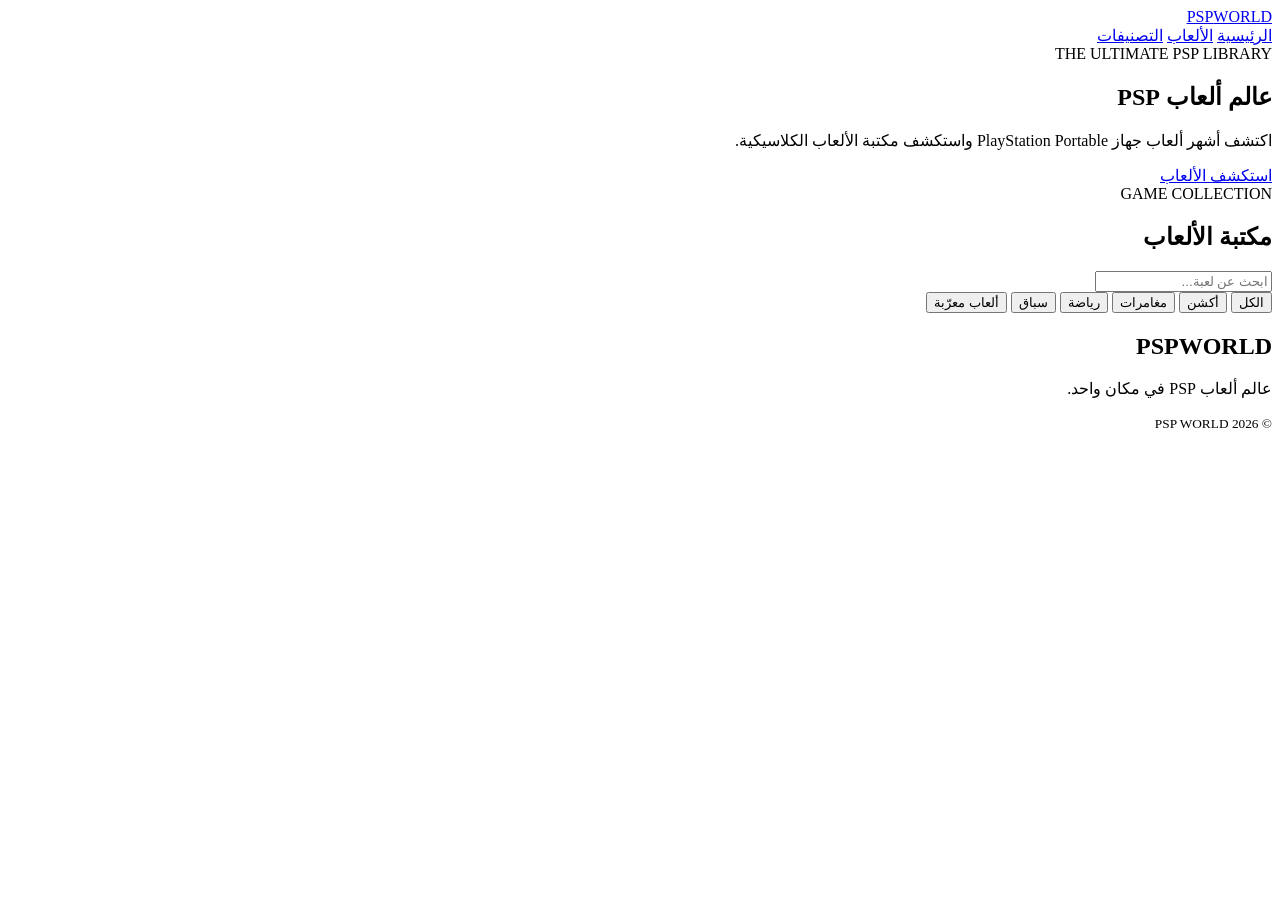
==== index.html @ d26ccb07 "Add files via upload" ====
<!DOCTYPE html><html lang="ar" dir="rtl">
<head>
    <meta charset="UTF-8">
    <meta name="viewport" content="width=device-width, initial-scale=1.0">
    <meta name="theme-color" content="#090b14">
    <title>PSP WORLD | عالم ألعاب PSP</title>
    <link rel="stylesheet" href="css/style.css">
</head>
<body><header class="header">
    <a href="#" class="logo">PSP<span>WORLD</span></a>
    <nav>
        <a href="#home">الرئيسية</a>
        <a href="#games">الألعاب</a>
        <a href="#categories">التصنيفات</a>
    </nav>
</header><section class="hero" id="home">
    <div class="hero-content">
        <span class="tag">THE ULTIMATE PSP LIBRARY</span>
        <h1>عالم ألعاب <span>PSP</span></h1>
        <p>اكتشف أشهر ألعاب جهاز PlayStation Portable واستكشف مكتبة الألعاب الكلاسيكية.</p>
        <a href="#games" class="main-btn">استكشف الألعاب</a>
    </div>
</section><section class="games-section" id="games">
    <div class="section-title">
        <div>
            <span class="tag">GAME COLLECTION</span>
            <h2>مكتبة الألعاب</h2>
        </div>
        <input type="search" id="search" placeholder="ابحث عن لعبة...">
    </div><div class="categories" id="categories">
    <button class="active" data-category="all">الكل</button>
    <button data-category="action">أكشن</button>
    <button data-category="adventure">مغامرات</button>
    <button data-category="sport">رياضة</button>
    <button data-category="racing">سباق</button>
    <button data-category="arabic">ألعاب معرّبة</button>
</div>

<div class="games-grid" id="gamesGrid"></div>

</section><footer>
    <h2>PSP<span>WORLD</span></h2>
    <p>عالم ألعاب PSP في مكان واحد.</p>
    <small>© 2026 PSP WORLD</small>
</footer><script src="js/app.js"></script></body>
</html>
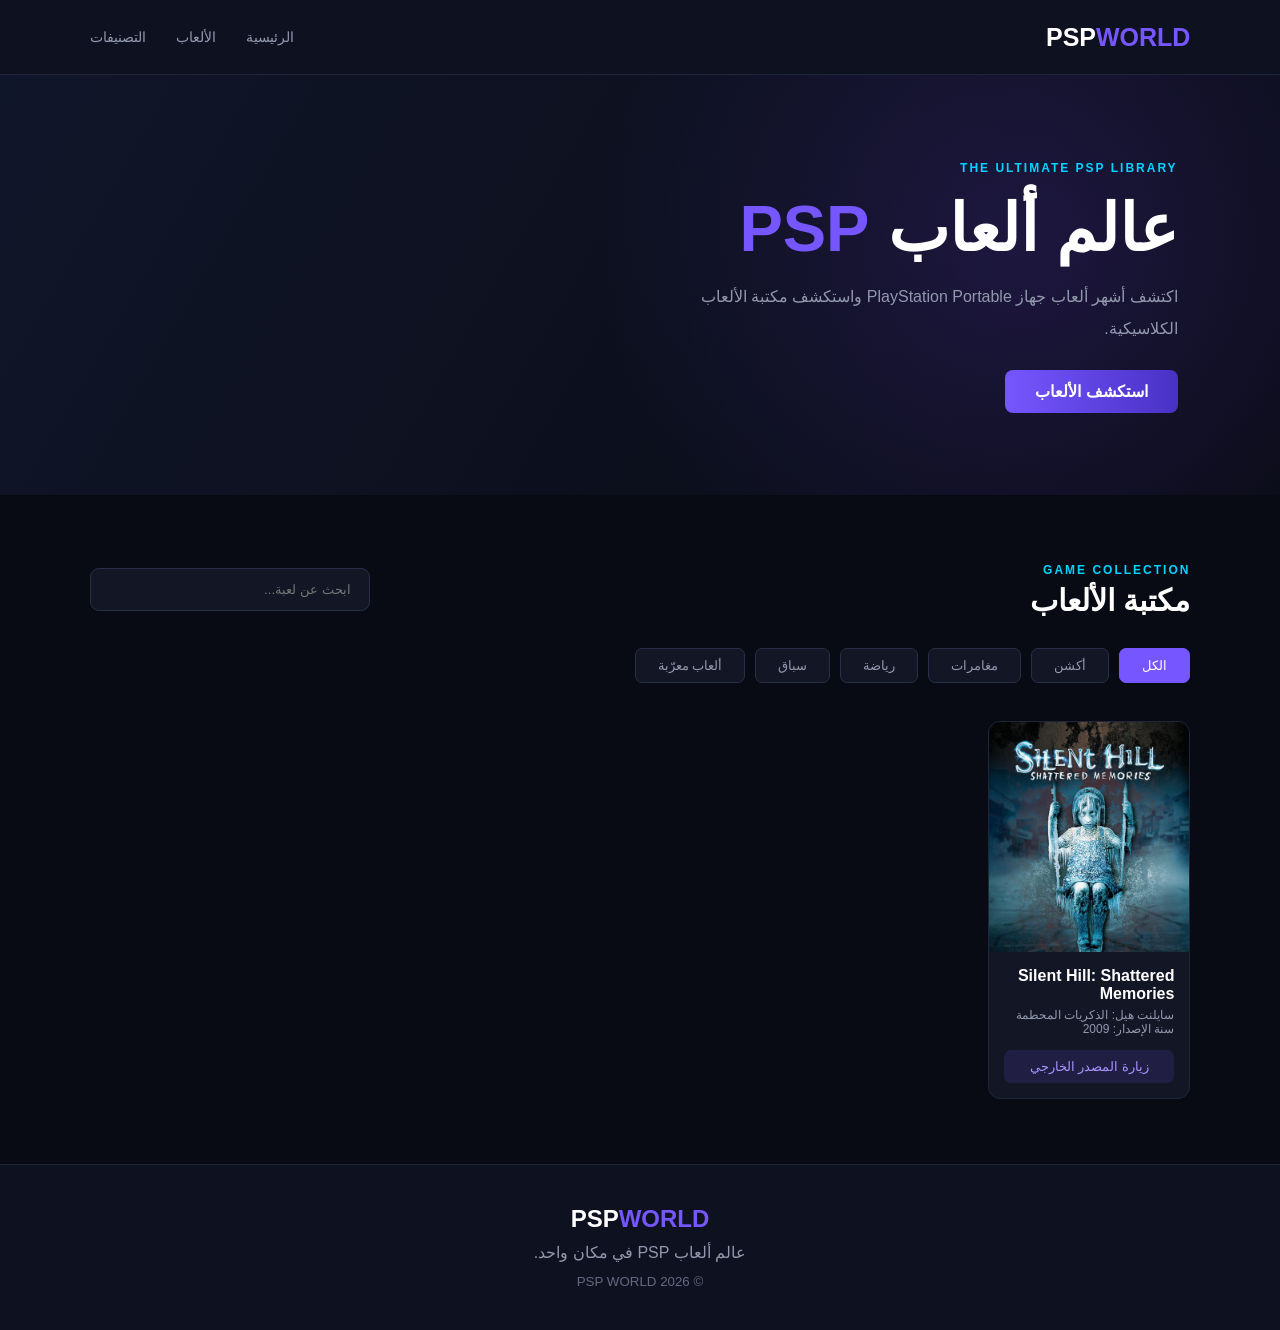
==== commit 4e3a4518: "Update stylesheet link in index.html" ====
--- a/index.html
+++ b/index.html
@@ -4,7 +4,7 @@
     <meta name="viewport" content="width=device-width, initial-scale=1.0">
     <meta name="theme-color" content="#090b14">
     <title>PSP WORLD | عالم ألعاب PSP</title>
-    <link rel="stylesheet" href="css/style.css">
+    <link rel="stylesheet" href="style.css">
 </head>
 <body><header class="header">
     <a href="#" class="logo">PSP<span>WORLD</span></a>
--- a/style.css
+++ b/style.css
@@ -0,0 +1,282 @@
+@import url('https://fonts.googleapis.com/css2?family=Cairo:wght@400;500;600;700;800;900&display=swap');
+
+:root {
+    --bg: #090b14;
+    --card: #121625;
+    --primary: #7657ff;
+    --secondary: #00d4ff;
+    --text: #ffffff;
+    --muted: #9299ad;
+}
+
+* {
+    margin: 0;
+    padding: 0;
+    box-sizing: border-box;
+}
+
+html {
+    scroll-behavior: smooth;
+}
+
+body {
+    background: var(--bg);
+    color: var(--text);
+    font-family: 'Cairo', sans-serif;
+}
+
+a {
+    text-decoration: none;
+    color: inherit;
+}
+
+.header {
+    height: 75px;
+    padding: 0 7%;
+    display: flex;
+    justify-content: space-between;
+    align-items: center;
+    background: #0e1120;
+    border-bottom: 1px solid #20253a;
+    position: sticky;
+    top: 0;
+    z-index: 100;
+}
+
+.logo {
+    font-size: 25px;
+    font-weight: 900;
+    direction: ltr;
+}
+
+.logo span,
+footer span {
+    color: var(--primary);
+}
+
+nav {
+    display: flex;
+    gap: 30px;
+}
+
+nav a {
+    color: var(--muted);
+    font-size: 14px;
+    transition: .3s;
+}
+
+nav a:hover {
+    color: var(--secondary);
+}
+
+.hero {
+    min-height: 420px;
+    padding: 80px 8%;
+    display: flex;
+    align-items: center;
+    background:
+        radial-gradient(circle at 80% 40%, #39247766, transparent 40%),
+        linear-gradient(120deg, #101629, #090b14);
+}
+
+.hero-content {
+    max-width: 650px;
+}
+
+.tag {
+    color: var(--secondary);
+    font-size: 12px;
+    letter-spacing: 2px;
+    font-weight: 800;
+}
+
+.hero h1 {
+    font-size: clamp(38px, 7vw, 65px);
+    margin: 15px 0;
+    font-weight: 900;
+}
+
+.hero h1 span {
+    color: var(--primary);
+    direction: ltr;
+    display: inline-block;
+}
+
+.hero p {
+    color: var(--muted);
+    line-height: 2;
+    max-width: 520px;
+    margin-bottom: 25px;
+}
+
+.main-btn {
+    display: inline-block;
+    padding: 12px 30px;
+    border-radius: 8px;
+    background: linear-gradient(90deg, #7657ff, #4931c5);
+    font-weight: 700;
+    transition: .3s;
+}
+
+.main-btn:hover {
+    transform: translateY(-4px);
+    box-shadow: 0 8px 30px #7657ff55;
+}
+
+.games-section {
+    padding: 65px 7%;
+}
+
+.section-title {
+    display: flex;
+    justify-content: space-between;
+    align-items: center;
+    gap: 20px;
+    flex-wrap: wrap;
+}
+
+.section-title h2 {
+    font-size: 30px;
+    margin-top: 5px;
+}
+
+#search {
+    background: var(--card);
+    border: 1px solid #282e45;
+    color: white;
+    padding: 13px 18px;
+    border-radius: 9px;
+    width: min(100%, 280px);
+    font-family: inherit;
+    outline: none;
+}
+
+#search:focus {
+    border-color: var(--primary);
+}
+
+.categories {
+    display: flex;
+    gap: 10px;
+    margin: 30px 0;
+    overflow-x: auto;
+    padding-bottom: 8px;
+}
+
+.categories button {
+    background: var(--card);
+    border: 1px solid #282e45;
+    color: var(--muted);
+    padding: 9px 22px;
+    border-radius: 7px;
+    font-family: inherit;
+    cursor: pointer;
+    white-space: nowrap;
+}
+
+.categories button.active,
+.categories button:hover {
+    background: var(--primary);
+    color: white;
+    border-color: var(--primary);
+}
+
+.games-grid {
+    display: grid;
+    grid-template-columns: repeat(auto-fill, minmax(190px, 1fr));
+    gap: 22px;
+}
+
+.game-card {
+    background: var(--card);
+    border: 1px solid #20253a;
+    border-radius: 12px;
+    overflow: hidden;
+    transition: .3s;
+}
+
+.game-card:hover {
+    transform: translateY(-7px);
+    border-color: var(--primary);
+}
+
+.game-card img {
+    width: 100%;
+    height: 230px;
+    object-fit: cover;
+    display: block;
+    background: #20253a;
+}
+
+.game-info {
+    padding: 15px;
+}
+
+.game-info h3 {
+    font-size: 16px;
+    margin-bottom: 5px;
+}
+
+.game-info p {
+    color: var(--muted);
+    font-size: 12px;
+}
+
+.game-info a {
+    display: block;
+    text-align: center;
+    background: #7657ff22;
+    color: #a895ff;
+    padding: 9px;
+    margin-top: 14px;
+    border-radius: 7px;
+    font-size: 13px;
+}
+
+footer {
+    text-align: center;
+    padding: 40px 15px;
+    background: #0e1120;
+    border-top: 1px solid #20253a;
+}
+
+footer p {
+    color: var(--muted);
+    margin: 10px 0;
+}
+
+footer small {
+    color: #626a80;
+}
+
+@media (max-width: 600px) {
+    .header {
+        padding: 0 5%;
+    }
+
+    nav {
+        gap: 12px;
+    }
+
+    nav a {
+        font-size: 12px;
+    }
+
+    .hero {
+        min-height: 350px;
+        padding: 55px 6%;
+    }
+
+    .games-section {
+        padding: 45px 5%;
+    }
+
+    .games-grid {
+        grid-template-columns: repeat(2, minmax(0, 1fr));
+        gap: 12px;
+    }
+
+    .game-card img {
+        height: 180px;
+    }
+}
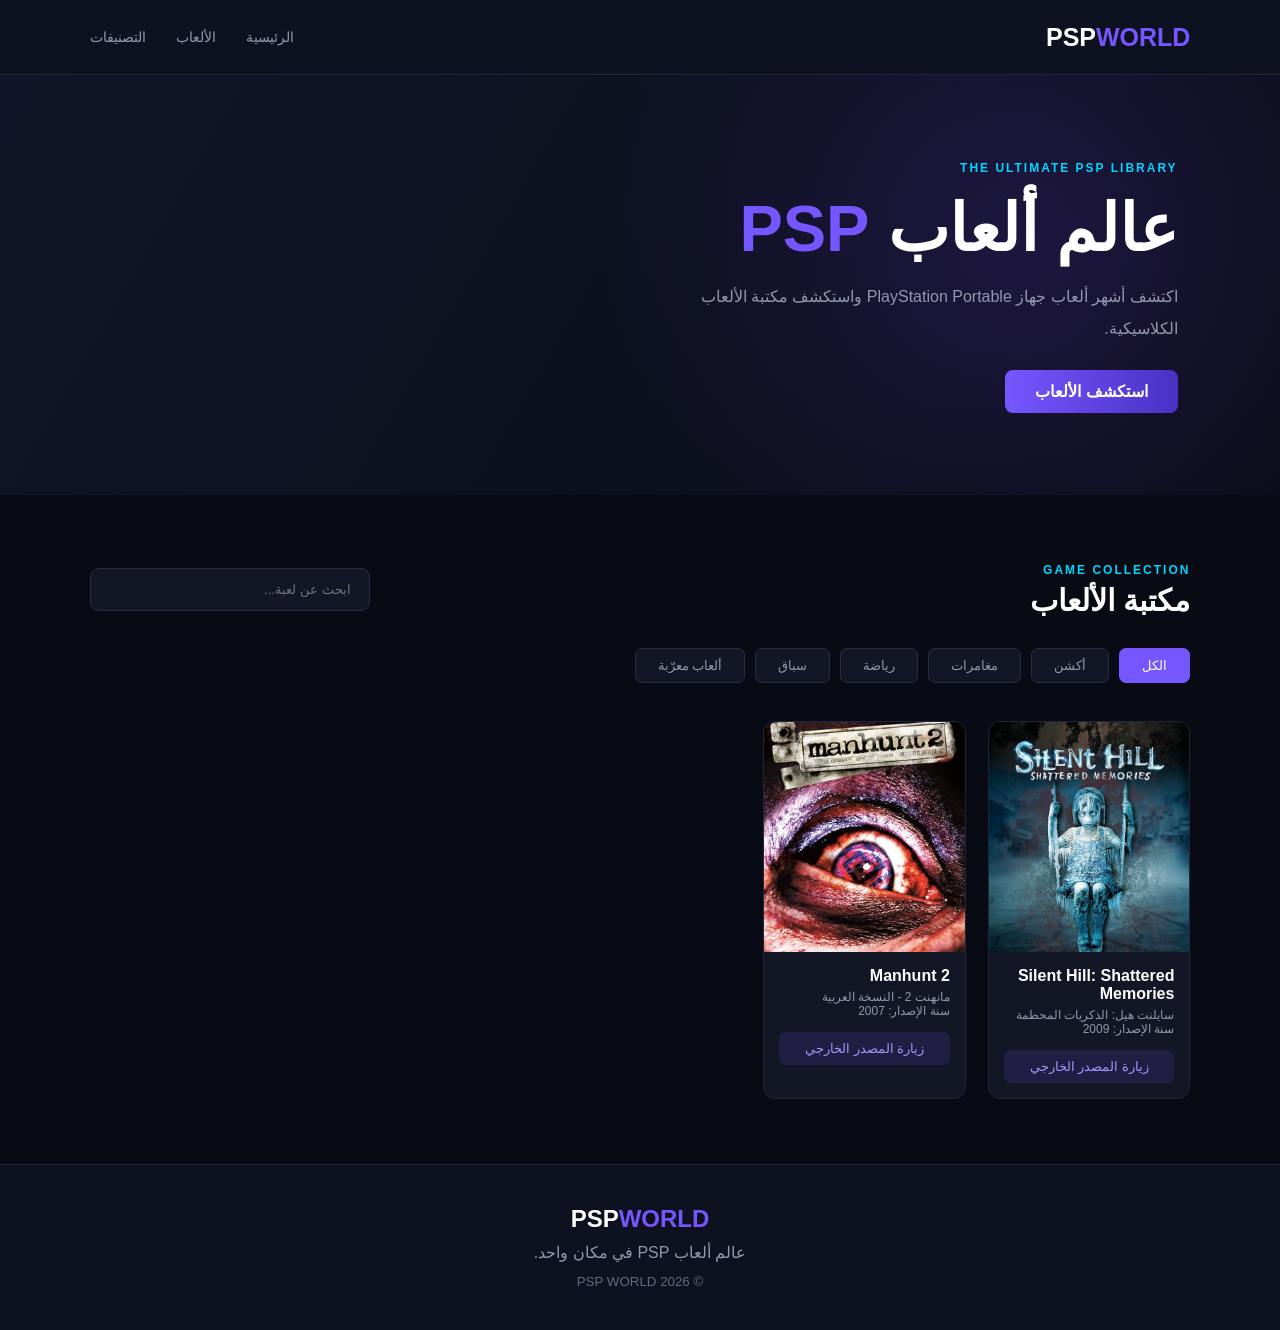
==== commit 47cf5a7c: "Update index.html" ====
--- a/index.html
+++ b/index.html
@@ -2,7 +2,7 @@
 <head>
     <meta charset="UTF-8">
     <meta name="viewport" content="width=device-width, initial-scale=1.0">
-    <meta name="theme-color" content="#090b14">
+ <link rel="icon" type="image/png" href="favicon.png">
     <title>PSP WORLD | عالم ألعاب PSP</title>
     <link rel="stylesheet" href="style.css">
 </head>
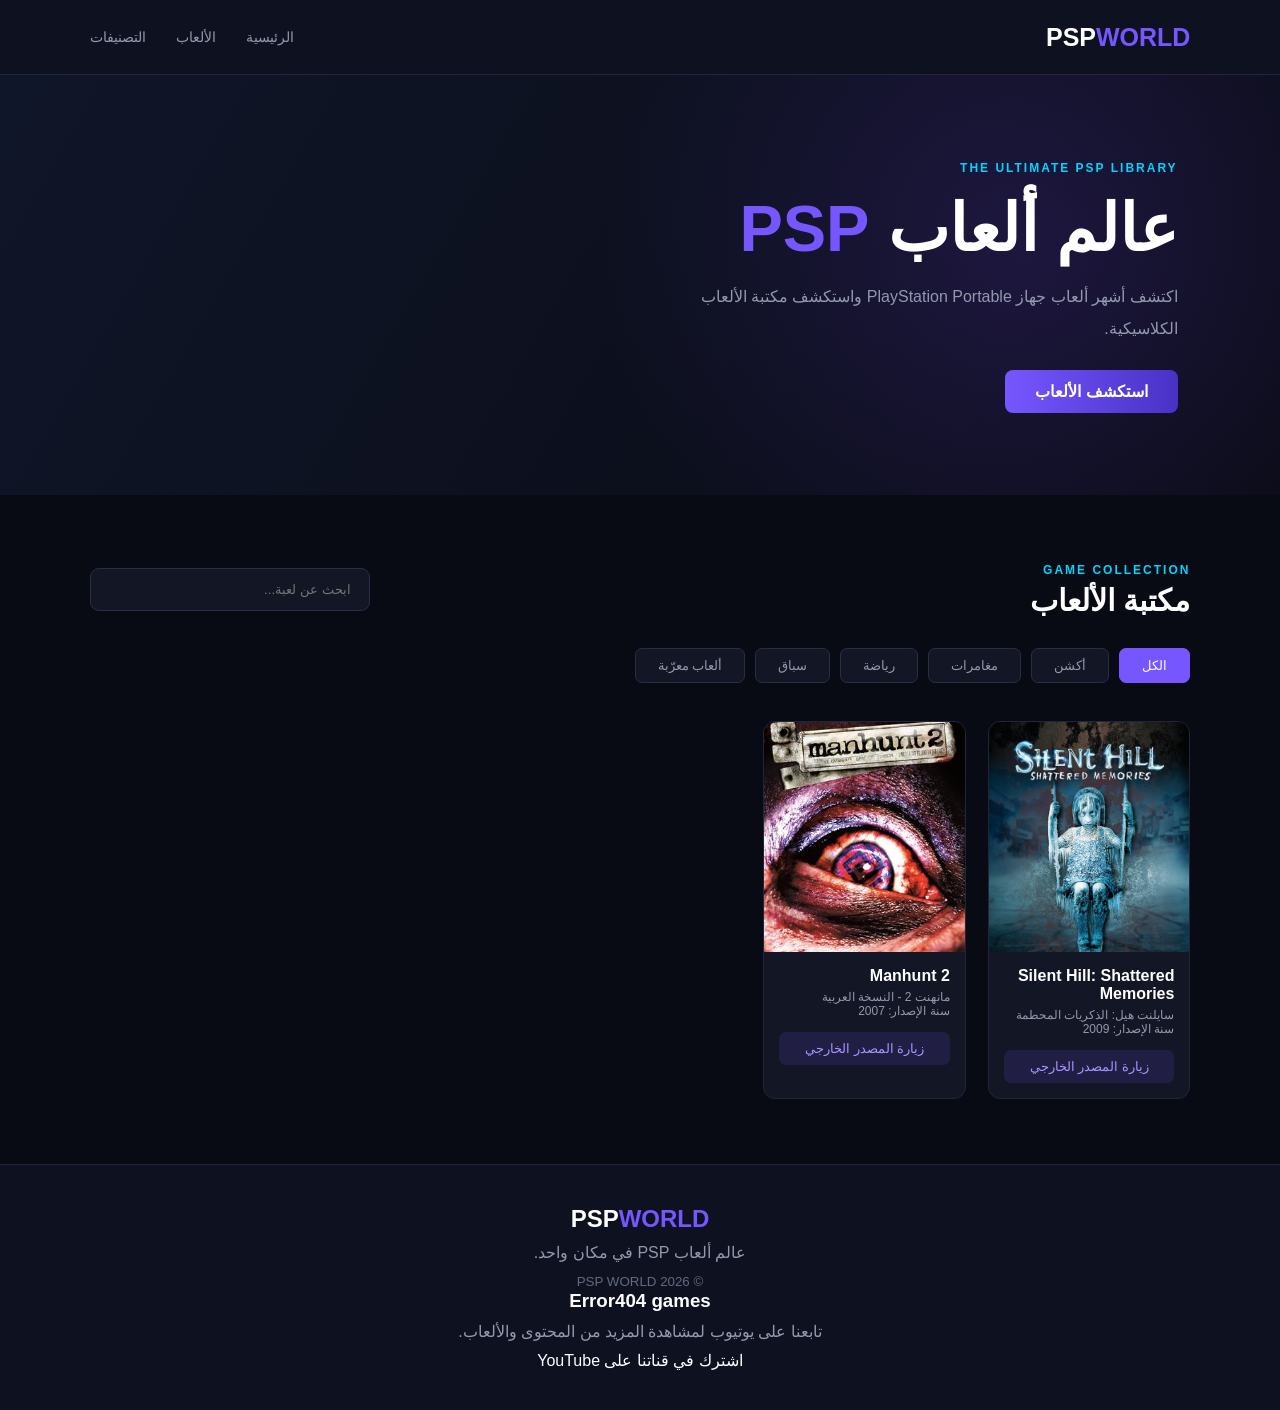
==== commit b4b7dbe6: "Add YouTube channel section to index.html Added a YouTube channel section with a subscription link." ====
--- a/index.html
+++ b/index.html
@@ -42,5 +42,13 @@
     <h2>PSP<span>WORLD</span></h2>
     <p>عالم ألعاب PSP في مكان واحد.</p>
     <small>© 2026 PSP WORLD</small>
-</footer><script src="js/app.js"></script></body>
+<div class="youtube-channel">
+    <h3>Error404 games</h3>
+    <p>تابعنا على يوتيوب لمشاهدة المزيد من المحتوى والألعاب.</p>
+    <a href="https://www.youtube.com/@error404mcidn9"
+       target="_blank"
+       rel="noopener noreferrer">
+       اشترك في قناتنا على YouTube
+    </a>
+</div></footer><script src="js/app.js"></script></body>
 </html>
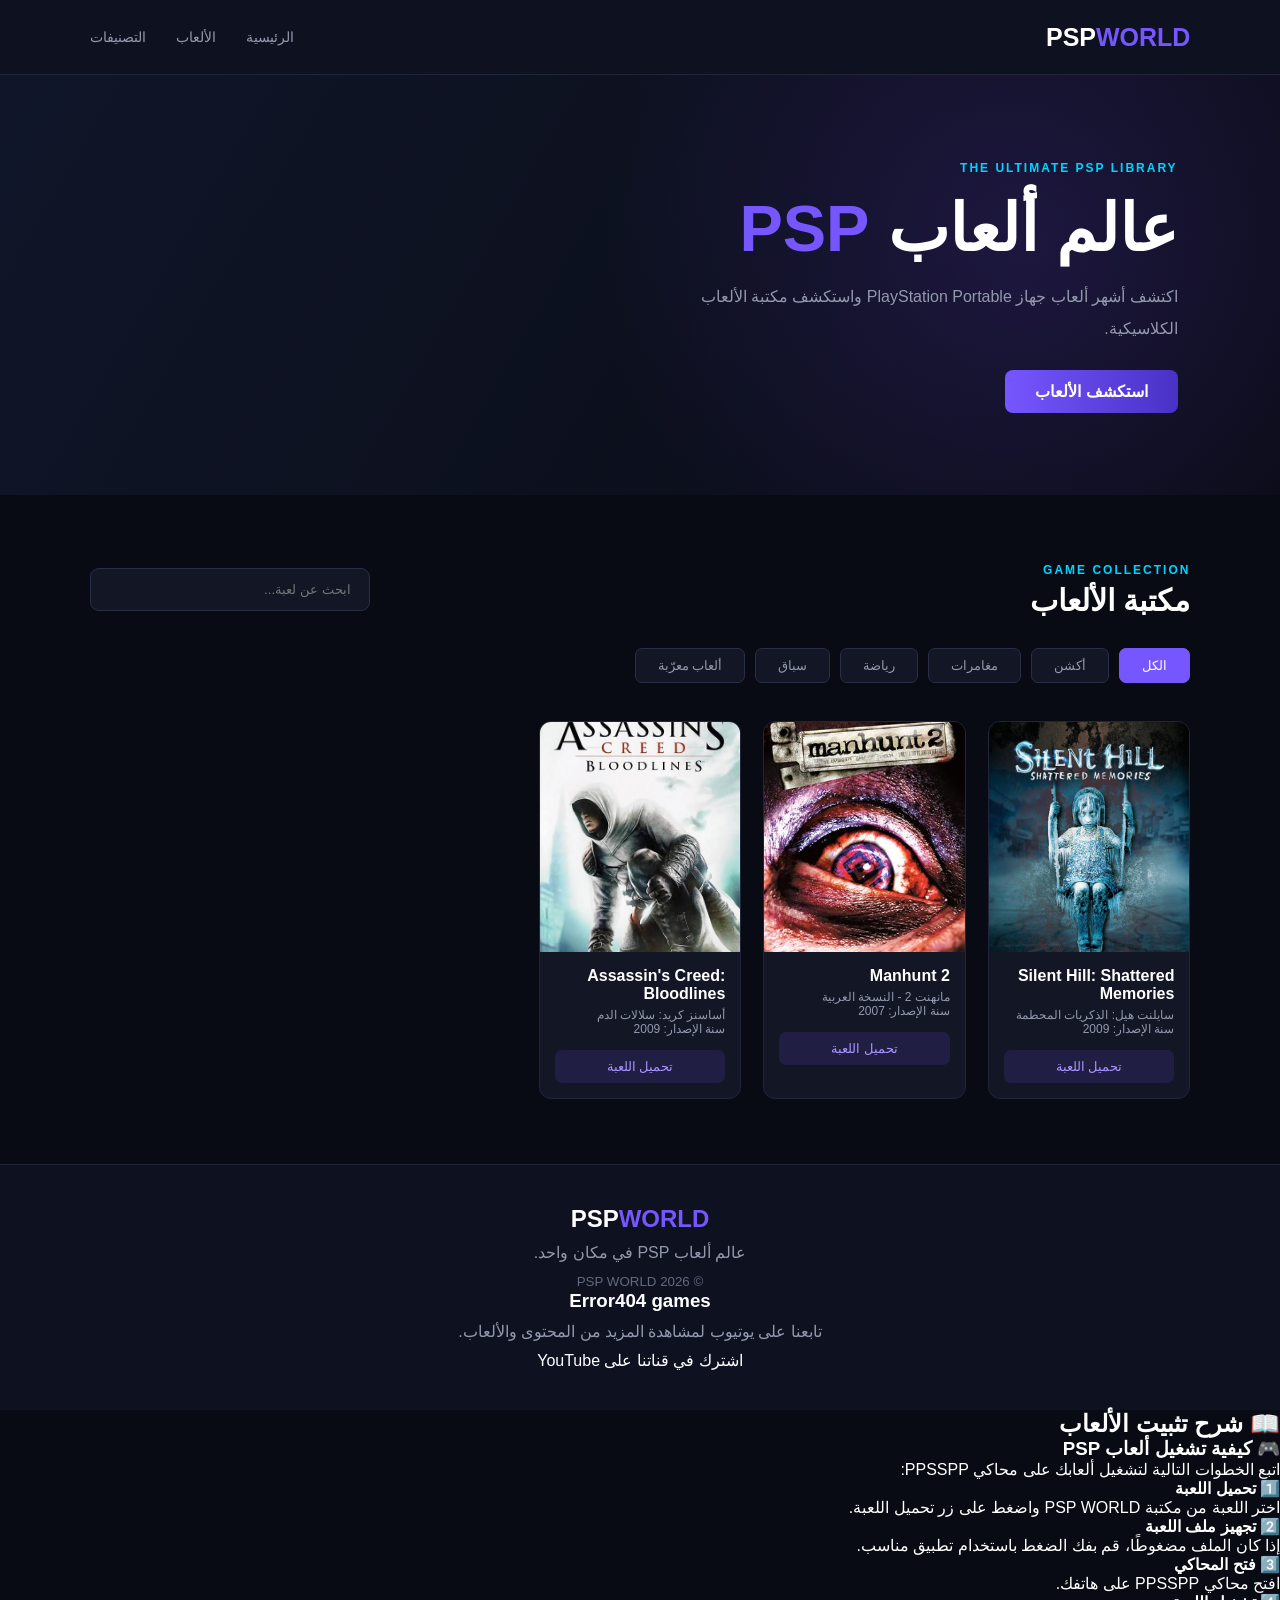
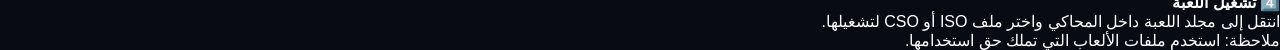
==== commit 30c5e1b8: "Add installation guide for PSP games Added an installation guide section for PSP games with detailed" ====
--- a/index.html
+++ b/index.html
@@ -1,33 +1,47 @@
 <!DOCTYPE html><html lang="ar" dir="rtl">
 <head>
     <meta charset="UTF-8">
-    <meta name="viewport" content="width=device-width, initial-scale=1.0">
- <link rel="icon" type="image/png" href="favicon.png">
-    <title>PSP WORLD | عالم ألعاب PSP</title>
-    <link rel="stylesheet" href="style.css">
-</head>
-<body><header class="header">
-    <a href="#" class="logo">PSP<span>WORLD</span></a>
-    <nav>
-        <a href="#home">الرئيسية</a>
-        <a href="#games">الألعاب</a>
-        <a href="#categories">التصنيفات</a>
-    </nav>
+    <meta name="viewport" content="width=device-width, initial-scale=1.0"><meta name="google-site-verification" content="R19cEaPmms-OsjJMacjbyBLP-kgjaRo_Nfl26WIat0k">
+
+<link rel="icon" type="image/png" href="favicon.png">
+
+<title>PSP WORLD | عالم ألعاب PSP</title>
+
+<meta name="description" content="PSP WORLD - اكتشف أشهر ألعاب PSP الكلاسيكية والألعاب المعربة باللغة العربية.">
+
+<meta name="keywords" content="PSP WORLD, ألعاب PSP, ألعاب PSP بالعربي, PSP Games, ألعاب معربة">
+
+<link rel="stylesheet" href="style.css">
+
+</head><body><header class="header">
+    <a href="#" class="logo">PSP<span>WORLD</span></a><nav>
+    <a href="#home">الرئيسية</a>
+    <a href="#games">الألعاب</a>
+    <a href="#categories">التصنيفات</a>
+</nav>
+
 </header><section class="hero" id="home">
     <div class="hero-content">
-        <span class="tag">THE ULTIMATE PSP LIBRARY</span>
-        <h1>عالم ألعاب <span>PSP</span></h1>
-        <p>اكتشف أشهر ألعاب جهاز PlayStation Portable واستكشف مكتبة الألعاب الكلاسيكية.</p>
-        <a href="#games" class="main-btn">استكشف الألعاب</a>
+        <span class="tag">THE ULTIMATE PSP LIBRARY</span>    <h1>عالم ألعاب <span>PSP</span></h1>
+
+    <p>
+        اكتشف أشهر ألعاب جهاز PlayStation Portable
+        واستكشف مكتبة الألعاب الكلاسيكية.
+    </p>
+
+    <a href="#games" class="main-btn">استكشف الألعاب</a>
+</div>
+
+</section><section class="games-section" id="games"><div class="section-title">
+    <div>
+        <span class="tag">GAME COLLECTION</span>
+        <h2>مكتبة الألعاب</h2>
     </div>
-</section><section class="games-section" id="games">
-    <div class="section-title">
-        <div>
-            <span class="tag">GAME COLLECTION</span>
-            <h2>مكتبة الألعاب</h2>
-        </div>
-        <input type="search" id="search" placeholder="ابحث عن لعبة...">
-    </div><div class="categories" id="categories">
+
+    <input type="search" id="search" placeholder="ابحث عن لعبة...">
+</div>
+
+<div class="categories" id="categories">
     <button class="active" data-category="all">الكل</button>
     <button data-category="action">أكشن</button>
     <button data-category="adventure">مغامرات</button>
@@ -39,16 +53,55 @@
 <div class="games-grid" id="gamesGrid"></div>
 
 </section><footer>
-    <h2>PSP<span>WORLD</span></h2>
-    <p>عالم ألعاب PSP في مكان واحد.</p>
-    <small>© 2026 PSP WORLD</small>
+    <h2>PSP<span>WORLD</span></h2><p>عالم ألعاب PSP في مكان واحد.</p>
+
+<small>© 2026 PSP WORLD</small>
+
 <div class="youtube-channel">
     <h3>Error404 games</h3>
-    <p>تابعنا على يوتيوب لمشاهدة المزيد من المحتوى والألعاب.</p>
+
+    <p>
+        تابعنا على يوتيوب لمشاهدة المزيد من المحتوى والألعاب.
+    </p>
+
     <a href="https://www.youtube.com/@error404mcidn9"
        target="_blank"
        rel="noopener noreferrer">
-       اشترك في قناتنا على YouTube
+        اشترك في قناتنا على YouTube
     </a>
-</div></footer><script src="js/app.js"></script></body>
+</div>
+
+</footer><section class="installation-guide">
+    <h2>📖 شرح تثبيت الألعاب</h2>
+
+    <div class="guide-content">
+        <h3>🎮 كيفية تشغيل ألعاب PSP</h3>
+
+        <p>اتبع الخطوات التالية لتشغيل ألعابك على محاكي PPSSPP:</p>
+
+        <div class="guide-step">
+            <h4>1️⃣ تحميل اللعبة</h4>
+            <p>اختر اللعبة من مكتبة PSP WORLD واضغط على زر تحميل اللعبة.</p>
+        </div>
+
+        <div class="guide-step">
+            <h4>2️⃣ تجهيز ملف اللعبة</h4>
+            <p>إذا كان الملف مضغوطًا، قم بفك الضغط باستخدام تطبيق مناسب.</p>
+        </div>
+
+        <div class="guide-step">
+            <h4>3️⃣ فتح المحاكي</h4>
+            <p>افتح محاكي PPSSPP على هاتفك.</p>
+        </div>
+
+        <div class="guide-step">
+            <h4>4️⃣ تشغيل اللعبة</h4>
+            <p>انتقل إلى مجلد اللعبة داخل المحاكي واختر ملف ISO أو CSO لتشغيلها.</p>
+        </div>
+
+        <p class="guide-note">
+            ملاحظة: استخدم ملفات الألعاب التي تملك حق استخدامها.
+        </p>
+    </div>
+</section><script src="js/app.js"></script></body>
 </html>
